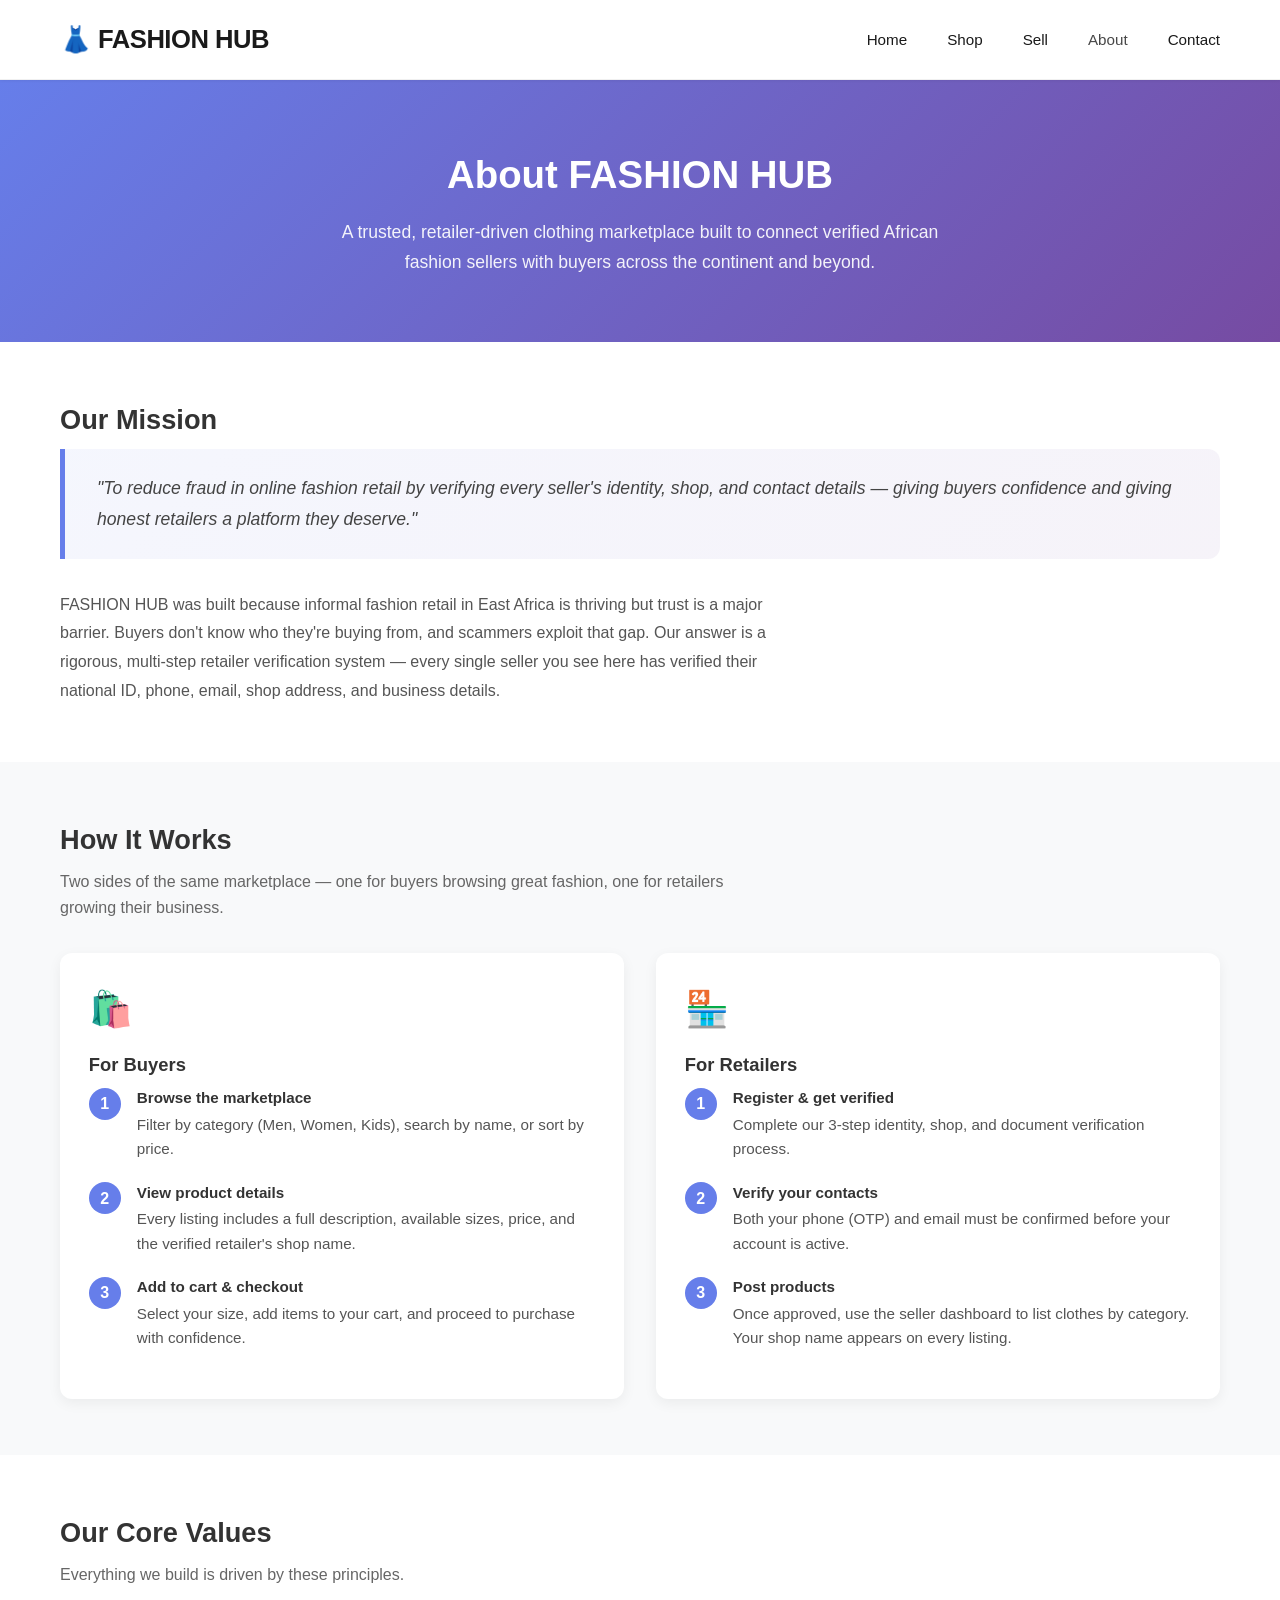
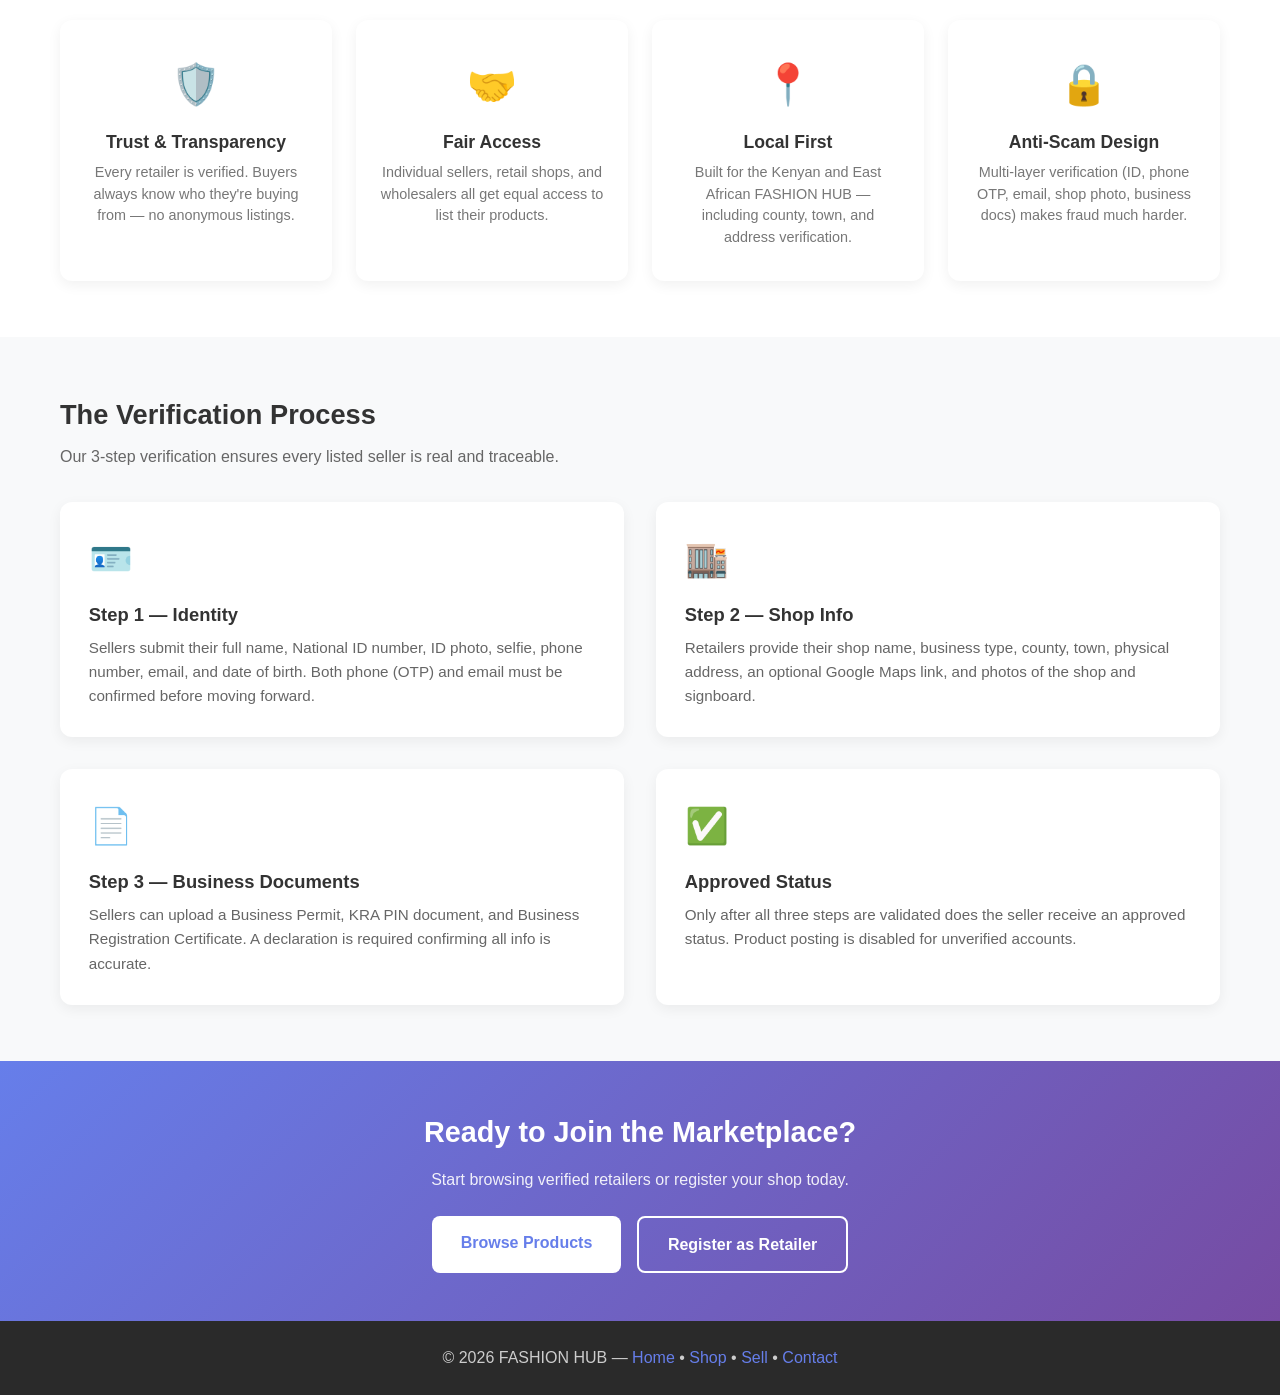
==== about.html @ 7e577a7a "Initial commit: 355Group_project" ====
<!DOCTYPE html>
<html lang="en">
<head>
    <meta charset="UTF-8">
    <meta name="viewport" content="width=device-width, initial-scale=1.0">
    <title>About Us - FASHION HUB</title>
    <link rel="stylesheet" href="style.css">
    <style>
        .about-hero {
            background: linear-gradient(135deg, #667eea 0%, #764ba2 100%);
            color: white;
            padding: 4rem 0;
            text-align: center;
        }

        .about-hero h2 {
            font-size: 2.4rem;
            margin-bottom: 0.75rem;
        }

        .about-hero p {
            max-width: 640px;
            margin: 0 auto;
            opacity: 0.92;
            font-size: 1.1rem;
            line-height: 1.7;
        }

        .about-section {
            padding: 3.5rem 0;
        }

        .about-section.alt-bg {
            background: #f8f9fa;
        }

        .about-section h3 {
            font-size: 1.7rem;
            color: #333;
            margin-bottom: 0.5rem;
        }

        .about-section .section-lead {
            color: #666;
            margin-bottom: 2rem;
            font-size: 1rem;
            max-width: 680px;
        }

        /* Two column layout for How It Works */
        .how-grid {
            display: grid;
            grid-template-columns: 1fr 1fr;
            gap: 2rem;
        }

        @media (max-width: 680px) {
            .how-grid {
                grid-template-columns: 1fr;
            }
        }

        .how-card {
            background: white;
            border-radius: 12px;
            padding: 1.8rem;
            box-shadow: 0 4px 14px rgba(0, 0, 0, 0.06);
        }

        .how-card .icon {
            font-size: 2.2rem;
            margin-bottom: 0.8rem;
        }

        .how-card h4 {
            font-size: 1.15rem;
            margin-bottom: 0.4rem;
            color: #333;
        }

        .how-card p {
            color: #666;
            font-size: 0.95rem;
            line-height: 1.6;
        }

        /* Steps list */
        .steps-list {
            list-style: none;
            padding: 0;
            counter-reset: steps;
        }

        .steps-list li {
            counter-increment: steps;
            display: flex;
            gap: 1rem;
            align-items: flex-start;
            margin-bottom: 1.2rem;
        }

        .steps-list li::before {
            content: counter(steps);
            background: #667eea;
            color: white;
            width: 2rem;
            height: 2rem;
            border-radius: 50%;
            display: flex;
            align-items: center;
            justify-content: center;
            font-weight: 700;
            flex-shrink: 0;
            margin-top: 0.1rem;
        }

        .steps-list li p {
            color: #555;
            margin: 0;
            line-height: 1.6;
        }

        .steps-list li strong {
            display: block;
            color: #333;
            margin-bottom: 0.15rem;
        }

        /* Values / stats row */
        .values-grid {
            display: grid;
            grid-template-columns: repeat(auto-fit, minmax(200px, 1fr));
            gap: 1.5rem;
        }

        .value-card {
            text-align: center;
            padding: 2rem 1.5rem;
            background: white;
            border-radius: 12px;
            box-shadow: 0 4px 14px rgba(0, 0, 0, 0.06);
        }

        .value-card .value-icon {
            font-size: 2.5rem;
            margin-bottom: 0.75rem;
        }

        .value-card h4 {
            font-size: 1.1rem;
            color: #333;
            margin-bottom: 0.4rem;
        }

        .value-card p {
            color: #777;
            font-size: 0.9rem;
            line-height: 1.5;
        }

        /* Mission statement */
        .mission-block {
            background: linear-gradient(135deg, #667eea11, #764ba211);
            border-left: 5px solid #667eea;
            border-radius: 0 12px 12px 0;
            padding: 1.5rem 2rem;
            margin-bottom: 2rem;
        }

        .mission-block p {
            font-size: 1.1rem;
            color: #444;
            line-height: 1.75;
            font-style: italic;
        }

        /* CTA section */
        .about-cta {
            background: linear-gradient(135deg, #667eea 0%, #764ba2 100%);
            color: white;
            padding: 3rem 0;
            text-align: center;
        }

        .about-cta h3 {
            font-size: 1.8rem;
            margin-bottom: 0.75rem;
        }

        .about-cta p {
            opacity: 0.9;
            margin-bottom: 1.5rem;
        }

        .about-cta-btns {
            display: flex;
            gap: 1rem;
            justify-content: center;
            flex-wrap: wrap;
        }

        .btn-cta-white {
            background: white;
            color: #667eea;
            padding: 0.85rem 1.8rem;
            border-radius: 8px;
            font-weight: 700;
            text-decoration: none;
            transition: opacity 0.2s;
        }

        .btn-cta-white:hover {
            opacity: 0.9;
        }

        .btn-cta-outline {
            background: transparent;
            color: white;
            border: 2px solid white;
            padding: 0.85rem 1.8rem;
            border-radius: 8px;
            font-weight: 700;
            text-decoration: none;
            transition: background 0.2s;
        }

        .btn-cta-outline:hover {
            background: rgba(255, 255, 255, 0.15);
        }

        footer {
            background: #2a2a2a;
            color: #ccc;
            text-align: center;
            padding: 1.5rem 0;
        }

        footer a {
            color: #667eea;
            text-decoration: none;
        }
    </style>
</head>
<body>

    <header>
        <div class="container">
            <div class="logo">
                <h1>👗 FASHION HUB</h1>
            </div>
            <nav>
                <ul>
                    <li><a href="home.html">Home</a></li>
                    <li><a href="index.html#products">Shop</a></li>
                    <li><a href="retailer_registration.html">Sell</a></li>
                    <li><a href="about.html" style="opacity:0.8;">About</a></li>
                    <li><a href="contact.html">Contact</a></li>
                </ul>
            </nav>
        </div>
    </header>

    <!-- Hero -->
    <section class="about-hero">
        <div class="container">
            <h2>About FASHION HUB</h2>
            <p>A trusted, retailer-driven clothing marketplace built to connect verified African fashion sellers with buyers across the continent and beyond.</p>
        </div>
    </section>

    <!-- Mission -->
    <section class="about-section">
        <div class="container">
            <h3>Our Mission</h3>
            <div class="mission-block">
                <p>"To reduce fraud in online fashion retail by verifying every seller's identity, shop, and contact details — giving buyers confidence and giving honest retailers a platform they deserve."</p>
            </div>
            <p style="color:#555; line-height:1.8; max-width:740px;">
                FASHION HUB was built because informal fashion retail in East Africa is thriving but trust is a major barrier. Buyers don't know who they're buying from, and scammers exploit that gap. Our answer is a rigorous, multi-step retailer verification system — every single seller you see here has verified their national ID, phone, email, shop address, and business details.
            </p>
        </div>
    </section>

    <!-- How it works -->
    <section class="about-section alt-bg">
        <div class="container">
            <h3>How It Works</h3>
            <p class="section-lead">Two sides of the same marketplace — one for buyers browsing great fashion, one for retailers growing their business.</p>

            <div class="how-grid">
                <!-- Buyers -->
                <div class="how-card">
                    <div class="icon">🛍️</div>
                    <h4>For Buyers</h4>
                    <ol class="steps-list">
                        <li>
                            <p><strong>Browse the marketplace</strong>
                            Filter by category (Men, Women, Kids), search by name, or sort by price.</p>
                        </li>
                        <li>
                            <p><strong>View product details</strong>
                            Every listing includes a full description, available sizes, price, and the verified retailer's shop name.</p>
                        </li>
                        <li>
                            <p><strong>Add to cart &amp; checkout</strong>
                            Select your size, add items to your cart, and proceed to purchase with confidence.</p>
                        </li>
                    </ol>
                </div>

                <!-- Retailers -->
                <div class="how-card">
                    <div class="icon">🏪</div>
                    <h4>For Retailers</h4>
                    <ol class="steps-list">
                        <li>
                            <p><strong>Register &amp; get verified</strong>
                            Complete our 3-step identity, shop, and document verification process.</p>
                        </li>
                        <li>
                            <p><strong>Verify your contacts</strong>
                            Both your phone (OTP) and email must be confirmed before your account is active.</p>
                        </li>
                        <li>
                            <p><strong>Post products</strong>
                            Once approved, use the seller dashboard to list clothes by category. Your shop name appears on every listing.</p>
                        </li>
                    </ol>
                </div>
            </div>
        </div>
    </section>

    <!-- Our values -->
    <section class="about-section">
        <div class="container">
            <h3>Our Core Values</h3>
            <p class="section-lead">Everything we build is driven by these principles.</p>

            <div class="values-grid">
                <div class="value-card">
                    <div class="value-icon">🛡️</div>
                    <h4>Trust &amp; Transparency</h4>
                    <p>Every retailer is verified. Buyers always know who they're buying from — no anonymous listings.</p>
                </div>
                <div class="value-card">
                    <div class="value-icon">🤝</div>
                    <h4>Fair Access</h4>
                    <p>Individual sellers, retail shops, and wholesalers all get equal access to list their products.</p>
                </div>
                <div class="value-card">
                    <div class="value-icon">📍</div>
                    <h4>Local First</h4>
                    <p>Built for the Kenyan and East African FASHION HUB — including county, town, and address verification.</p>
                </div>
                <div class="value-card">
                    <div class="value-icon">🔒</div>
                    <h4>Anti-Scam Design</h4>
                    <p>Multi-layer verification (ID, phone OTP, email, shop photo, business docs) makes fraud much harder.</p>
                </div>
            </div>
        </div>
    </section>

    <!-- Verification explained -->
    <section class="about-section alt-bg">
        <div class="container">
            <h3>The Verification Process</h3>
            <p class="section-lead">Our 3-step verification ensures every listed seller is real and traceable.</p>

            <div class="how-grid">
                <div class="how-card">
                    <div class="icon">🪪</div>
                    <h4>Step 1 — Identity</h4>
                    <p>Sellers submit their full name, National ID number, ID photo, selfie, phone number, email, and date of birth. Both phone (OTP) and email must be confirmed before moving forward.</p>
                </div>
                <div class="how-card">
                    <div class="icon">🏬</div>
                    <h4>Step 2 — Shop Info</h4>
                    <p>Retailers provide their shop name, business type, county, town, physical address, an optional Google Maps link, and photos of the shop and signboard.</p>
                </div>
                <div class="how-card">
                    <div class="icon">📄</div>
                    <h4>Step 3 — Business Documents</h4>
                    <p>Sellers can upload a Business Permit, KRA PIN document, and Business Registration Certificate. A declaration is required confirming all info is accurate.</p>
                </div>
                <div class="how-card">
                    <div class="icon">✅</div>
                    <h4>Approved Status</h4>
                    <p>Only after all three steps are validated does the seller receive an approved status. Product posting is disabled for unverified accounts.</p>
                </div>
            </div>
        </div>
    </section>

    <!-- CTA -->
    <section class="about-cta">
        <div class="container">
            <h3>Ready to Join the Marketplace?</h3>
            <p>Start browsing verified retailers or register your shop today.</p>
            <div class="about-cta-btns">
                <a href="index.html#products" class="btn-cta-white">Browse Products</a>
                <a href="retailer_registration.html" class="btn-cta-outline">Register as Retailer</a>
            </div>
        </div>
    </section>

    <footer>
        <div class="container">
            <p>&copy; 2026 FASHION HUB &mdash;
                <a href="home.html">Home</a> &bull;
                <a href="index.html#products">Shop</a> &bull;
                <a href="retailer_registration.html">Sell</a> &bull;
                <a href="contact.html">Contact</a>
            </p>
        </div>
    </footer>

</body>
</html>
---- style.css ----
/* Reset and Base Styles */
* {
    margin: 0;
    padding: 0;
    box-sizing: border-box;
}

body {
    font-family: -apple-system, BlinkMacSystemFont, 'Segoe UI', 'Helvetica Neue', sans-serif;
    line-height: 1.6;
    color: #1a1a1a;
    background-color: #ffffff;
}

.container {
    max-width: 1200px;
    margin: 0 auto;
    padding: 0 20px;
}

/* Header */
header {
    background: #ffffff;
    color: #1a1a1a;
    padding: 1.2rem 0;
    box-shadow: 0 1px 3px rgba(0,0,0,0.06);
    position: sticky;
    top: 0;
    z-index: 1000;
    border-bottom: 1px solid #f0f0f0;
}

header .container {
    display: flex;
    justify-content: space-between;
    align-items: center;
}

.logo h1 {
    font-size: 1.6rem;
    font-weight: 700;
    color: #1a1a1a;
    letter-spacing: -0.5px;
}

nav ul {
    display: flex;
    list-style: none;
    gap: 2.5rem;
}

nav a {
    color: #1a1a1a;
    text-decoration: none;
    font-weight: 500;
    transition: color 0.2s;
    font-size: 0.95rem;
}

nav a:hover {
    color: #10b981;
}

.cart-btn {
    background: #f0f0f0;
    padding: 0.6rem 1.2rem;
    border-radius: 24px;
    color: #1a1a1a;
    transition: background 0.2s;
}

.cart-btn:hover {
    background: #e5e5e5;
}

/* Hero Section */
.hero {
    background: linear-gradient(135deg, #10b981 0%, #059669 100%);
    color: white;
    padding: 5rem 0;
    text-align: center;
}

.hero h2 {
    font-size: 3rem;
    margin-bottom: 1rem;
    font-weight: 700;
}

.hero p {
    font-size: 1.2rem;
    opacity: 0.95;
}

/* Client Access */
.client-access {
    padding: 2.5rem 0 1rem;
    background: #f8fafc;
}

.client-access-card {
    background: #ffffff;
    border: 1px solid #e2e8f0;
    border-radius: 16px;
    padding: 1.5rem;
    box-shadow: 0 6px 20px rgba(15, 23, 42, 0.06);
}

.client-access-header h2 {
    margin-bottom: 0.35rem;
    color: #0f172a;
}

.client-access-header p {
    color: #475569;
    margin-bottom: 1rem;
}

.auth-tabs {
    display: inline-flex;
    gap: 0.5rem;
    background: #f1f5f9;
    padding: 0.4rem;
    border-radius: 999px;
    margin-bottom: 1rem;
}

.auth-tab {
    border: none;
    background: transparent;
    color: #334155;
    font-weight: 600;
    padding: 0.5rem 1rem;
    border-radius: 999px;
    cursor: pointer;
}

.auth-tab.active {
    background: #10b981;
    color: #ffffff;
}

.client-auth-form {
    margin-top: 0.75rem;
}

.auth-session-panel h3 {
    color: #0f172a;
    margin-bottom: 0.4rem;
}

.auth-session-panel p {
    color: #475569;
    margin-bottom: 1rem;
}

.auth-session-actions {
    display: grid;
    grid-template-columns: repeat(3, minmax(0, 1fr));
    gap: 0.75rem;
}

.content-lock-message {
    padding: 1rem 0;
}

.content-lock-message p {
    background: #fff7e6;
    border: 1px solid #ffcf66;
    color: #7a5000;
    border-radius: 10px;
    padding: 0.85rem 1rem;
    font-weight: 600;
    text-align: center;
}

.section-locked {
    opacity: 0.45;
    pointer-events: none;
    filter: grayscale(0.2);
}

/* Filters */
.filters {
    background: white;
    padding: 2rem 0;
    box-shadow: 0 2px 4px rgba(0,0,0,0.05);
}

.filter-group {
    display: flex;
    gap: 1rem;
    flex-wrap: wrap;
}

#search-input {
    flex: 1;
    min-width: 250px;
    padding: 0.8rem;
    border: 2px solid #e0e0e0;
    border-radius: 8px;
    font-size: 1rem;
}

select {
    padding: 0.8rem;
    border: 2px solid #e0e0e0;
    border-radius: 8px;
    font-size: 1rem;
    background: white;
    cursor: pointer;
}

/* Products Section */
.products-section {
    padding: 3rem 0;
}

.products-section h2 {
    margin-bottom: 2rem;
    font-size: 2rem;
    color: #333;
}

.products-header-row {
    display: flex;
    align-items: center;
    justify-content: space-between;
    gap: 1rem;
    margin-bottom: 2rem;
}

.products-header-row h2 {
    margin-bottom: 0;
}

.add-post-trigger {
    border: none;
    border-radius: 999px;
    padding: 0.6rem 1.1rem;
    background: #111827;
    color: #ffffff;
    font-weight: 700;
    font-size: 0.9rem;
    letter-spacing: 0.03em;
    cursor: pointer;
}

.add-post-trigger:hover {
    opacity: 0.9;
}

.products-grid {
    display: grid;
    grid-template-columns: repeat(auto-fill, minmax(280px, 1fr));
    gap: 2rem;
}

.product-card {
    background: white;
    border-radius: 8px;
    overflow: hidden;
    box-shadow: 0 1px 3px rgba(0,0,0,0.08);
    transition: transform 0.3s, box-shadow 0.3s;
    cursor: pointer;
    border: 1px solid #f0f0f0;
}

.product-card:hover {
    transform: translateY(-4px);
    box-shadow: 0 4px 12px rgba(0,0,0,0.12);
}

.product-image {
    width: 100%;
    height: 300px;
    object-fit: cover;
    background: #f0f0f0;
}

.product-info {
    padding: 1.5rem;
}

.product-header {
    display: flex;
    justify-content: space-between;
    align-items: start;
    margin-bottom: 0.5rem;
}

.product-name {
    font-size: 1.2rem;
    font-weight: 600;
    color: #1a1a1a;
    margin: 0;
}

.product-price {
    font-size: 1.3rem;
    font-weight: 700;
    color: #10b981;
}

.retailer-name {
    color: #666;
    font-size: 0.9rem;
    margin-bottom: 0.5rem;
    display: block;
}

.product-category {
    display: inline-block;
    background: #d1fae5;
    color: #065f46;
    padding: 0.3rem 0.8rem;
    border-radius: 15px;
    font-size: 0.85rem;
    margin-bottom: 0.5rem;
}

.product-description {
    color: #666;
    font-size: 0.95rem;
    margin: 0.5rem 0;
    line-height: 1.5;
}

.product-sizes {
    color: #888;
    font-size: 0.85rem;
    margin-bottom: 1rem;
}

.btn-add-cart {
    width: 100%;
    padding: 0.8rem;
    background: linear-gradient(135deg, #10b981 0%, #059669 100%);
    color: white;
    border: none;
    border-radius: 6px;
    font-size: 1rem;
    font-weight: 600;
    cursor: pointer;
    transition: opacity 0.2s;
}

.btn-add-cart:hover {
    opacity: 0.9;
}

/* Retailer Section */
.retailer-section {
    background: white;
    padding: 3rem 0;
    margin: 2rem 0;
}

.retailer-section h2 {
    margin-bottom: 2rem;
    font-size: 2rem;
    color: #333;
    text-align: center;
}

.retailer-header-row {
    display: flex;
    align-items: center;
    justify-content: space-between;
    gap: 0.75rem;
    margin-bottom: 1rem;
}

.retailer-header-row h2 {
    margin-bottom: 0;
    text-align: left;
}

.close-dashboard-btn {
    border: 1px solid #d1d5db;
    background: #ffffff;
    color: #374151;
    border-radius: 8px;
    padding: 0.55rem 0.85rem;
    font-weight: 600;
    cursor: pointer;
}

.close-dashboard-btn:hover {
    border-color: #9ca3af;
}

.retailer-form-container {
    max-width: 800px;
    margin: 0 auto;
    background: #f8f9fa;
    padding: 2rem;
    border-radius: 12px;
    box-shadow: 0 4px 6px rgba(0,0,0,0.1);
}

.verification-banner {
    display: flex;
    justify-content: space-between;
    align-items: center;
    gap: 1rem;
    padding: 1rem;
    border-radius: 10px;
    margin-bottom: 1.5rem;
    border: 2px solid transparent;
}

.verification-banner h3 {
    margin-bottom: 0.25rem;
}

.verification-banner p {
    margin: 0;
}

.verification-banner.not-verified {
    background: #fff7e6;
    border-color: #ffcf66;
}

.verification-banner.verified {
    background: #e9f9ef;
    border-color: #4caf50;
}

#product-form-fieldset {
    border: none;
    padding: 0;
    margin: 0;
}

#product-form-fieldset:disabled {
    opacity: 0.55;
    pointer-events: none;
}

.form-row {
    display: grid;
    grid-template-columns: 1fr 1fr;
    gap: 1rem;
}

.form-group {
    margin-bottom: 1.5rem;
}

.form-group label {
    display: block;
    margin-bottom: 0.5rem;
    font-weight: 600;
    color: #333;
}

.form-group input,
.form-group select,
.form-group textarea {
    width: 100%;
    padding: 0.8rem;
    border: 2px solid #e0e0e0;
    border-radius: 8px;
    font-size: 1rem;
    font-family: inherit;
    transition: border-color 0.3s;
}

.form-group input:focus,
.form-group select:focus,
.form-group textarea:focus {
    outline: none;
    border-color: #10b981;
}

.btn-primary {
    width: 100%;
    padding: 1rem;
    background: linear-gradient(135deg, #10b981 0%, #059669 100%);
    color: white;
    border: none;
    border-radius: 6px;
    font-size: 1.1rem;
    font-weight: 600;
    cursor: pointer;
    transition: opacity 0.2s;
}

.btn-primary:hover {
    opacity: 0.9;
}

.btn-secondary {
    width: 100%;
    padding: 1rem;
    background: #6c757d;
    color: white;
    border: none;
    border-radius: 8px;
    font-size: 1.1rem;
    font-weight: 600;
    cursor: pointer;
    transition: opacity 0.3s;
    margin-top: 0.5rem;
}

.btn-secondary:hover {
    opacity: 0.9;
}

/* Modal */
.modal {
    display: none;
    position: fixed;
    z-index: 2000;
    left: 0;
    top: 0;
    width: 100%;
    height: 100%;
    background-color: rgba(0,0,0,0.5);
}

.modal-content {
    background-color: white;
    margin: 5% auto;
    padding: 0;
    border-radius: 12px;
    width: 90%;
    max-width: 600px;
    max-height: 80vh;
    display: flex;
    flex-direction: column;
}

.registration-modal-content {
    max-width: 900px;
    max-height: 90vh;
}

.registration-close {
    color: #aaa;
    font-size: 2rem;
    font-weight: bold;
    cursor: pointer;
    transition: color 0.3s;
}

.registration-close:hover {
    color: #000;
}

.registration-progress {
    display: flex;
    gap: 0.5rem;
    padding: 1rem 1.5rem;
    border-bottom: 1px solid #ececec;
    flex-wrap: wrap;
}

.step-indicator {
    padding: 0.45rem 0.8rem;
    border-radius: 999px;
    background: #eceff1;
    color: #455a64;
    font-weight: 600;
    font-size: 0.9rem;
}

.step-indicator.active {
    background: #10b981;
    color: #fff;
}

.registration-form {
    padding: 1.5rem;
    overflow-y: auto;
}

.registration-step {
    display: none;
}

.registration-step.active {
    display: block;
}

.step-subtitle {
    color: #666;
    margin-bottom: 1rem;
}

.verification-block {
    background: #f8f9ff;
    border: 1px solid #dce1ff;
    border-radius: 8px;
    padding: 1rem;
    margin-top: 1rem;
}

.verification-row {
    display: grid;
    grid-template-columns: 1fr 1fr 1fr;
    gap: 0.75rem;
    margin-top: 0.75rem;
}

.verification-status-text {
    font-size: 0.9rem;
    color: #444;
    margin-top: 0.5rem;
}

.btn-ghost {
    padding: 0.7rem;
    border: 1px solid #10b981;
    border-radius: 8px;
    background: white;
    color: #10b981;
    font-weight: 600;
    cursor: pointer;
}

.btn-ghost:hover {
    background: #f0f3ff;
}

.checkbox-group input {
    width: auto;
    margin-right: 0.5rem;
}

.registration-actions {
    display: flex;
    gap: 0.75rem;
    margin-top: 1.25rem;
}

.registration-actions .btn-primary,
.registration-actions .btn-secondary {
    margin-top: 0;
}

.modal-header {
    display: flex;
    justify-content: space-between;
    align-items: center;
    padding: 1.5rem;
    border-bottom: 2px solid #f0f0f0;
}

.modal-header h2 {
    margin: 0;
}

.close {
    color: #aaa;
    font-size: 2rem;
    font-weight: bold;
    cursor: pointer;
    transition: color 0.3s;
}

.close:hover {
    color: #000;
}

.cart-items {
    flex: 1;
    overflow-y: auto;
    padding: 1.5rem;
}

.cart-item {
    display: flex;
    gap: 1rem;
    padding: 1rem;
    background: #f8f9fa;
    border-radius: 8px;
    margin-bottom: 1rem;
}

.cart-item-image {
    width: 80px;
    height: 80px;
    object-fit: cover;
    border-radius: 8px;
}

.cart-item-info {
    flex: 1;
}

.cart-item-name {
    font-weight: 600;
    margin-bottom: 0.3rem;
}

.cart-item-retailer {
    color: #666;
    font-size: 0.9rem;
    margin-bottom: 0.3rem;
}

.cart-item-price {
    color: #10b981;
    font-weight: 700;
}

.cart-item-remove {
    background: #dc3545;
    color: white;
    border: none;
    padding: 0.5rem 1rem;
    border-radius: 6px;
    cursor: pointer;
    font-size: 0.9rem;
    transition: opacity 0.3s;
}

.cart-item-remove:hover {
    opacity: 0.9;
}

.cart-footer {
    padding: 1.5rem;
    border-top: 2px solid #f0f0f0;
}

.cart-total {
    margin-bottom: 1rem;
}

.cart-total h3 {
    font-size: 1.5rem;
    color: #333;
}

.empty-cart {
    text-align: center;
    padding: 2rem;
    color: #666;
}

/* Responsive Design */
@media (max-width: 768px) {
    header .container {
        flex-direction: column;
        gap: 1rem;
    }

    nav ul {
        gap: 1rem;
    }

    .hero h2 {
        font-size: 1.8rem;
    }

    .filter-group {
        flex-direction: column;
    }

    #search-input,
    select {
        width: 100%;
    }

    .form-row {
        grid-template-columns: 1fr;
    }

    .products-grid {
        grid-template-columns: 1fr;
    }

    .products-header-row {
        flex-direction: column;
        align-items: flex-start;
    }

    .retailer-header-row {
        flex-direction: column;
        align-items: flex-start;
    }

    .verification-banner {
        flex-direction: column;
        align-items: flex-start;
    }

    .verification-row {
        grid-template-columns: 1fr;
    }

    .registration-actions {
        flex-direction: column;
    }

    .auth-session-actions {
        grid-template-columns: 1fr;
    }
}

/* Success Message */
.success-message {
    position: fixed;
    top: 100px;
    right: 20px;
    background: #28a745;
    color: white;
    padding: 1rem 1.5rem;
    border-radius: 8px;
    box-shadow: 0 4px 6px rgba(0,0,0,0.2);
    z-index: 3000;
    animation: slideIn 0.3s ease-out;
}

@keyframes slideIn {
    from {
        transform: translateX(400px);
        opacity: 0;
    }
    to {
        transform: translateX(0);
        opacity: 1;
    }
}
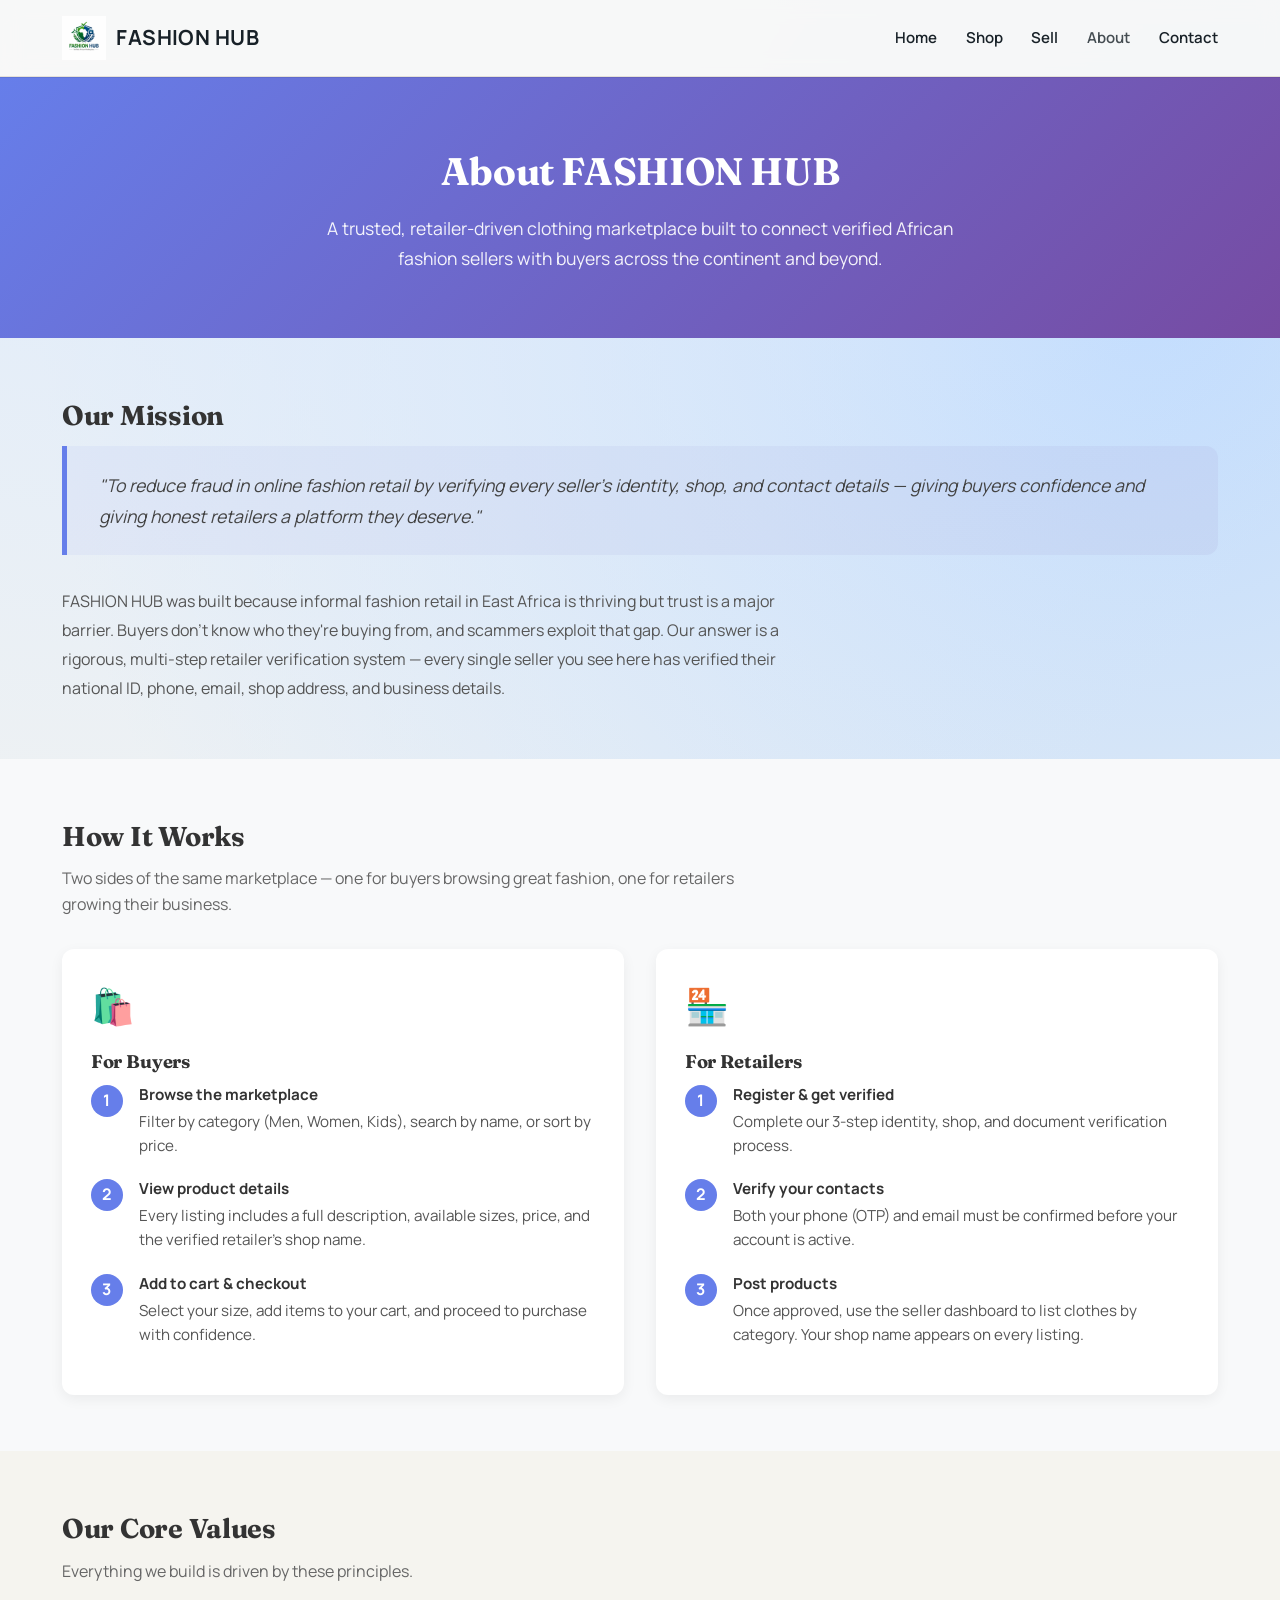
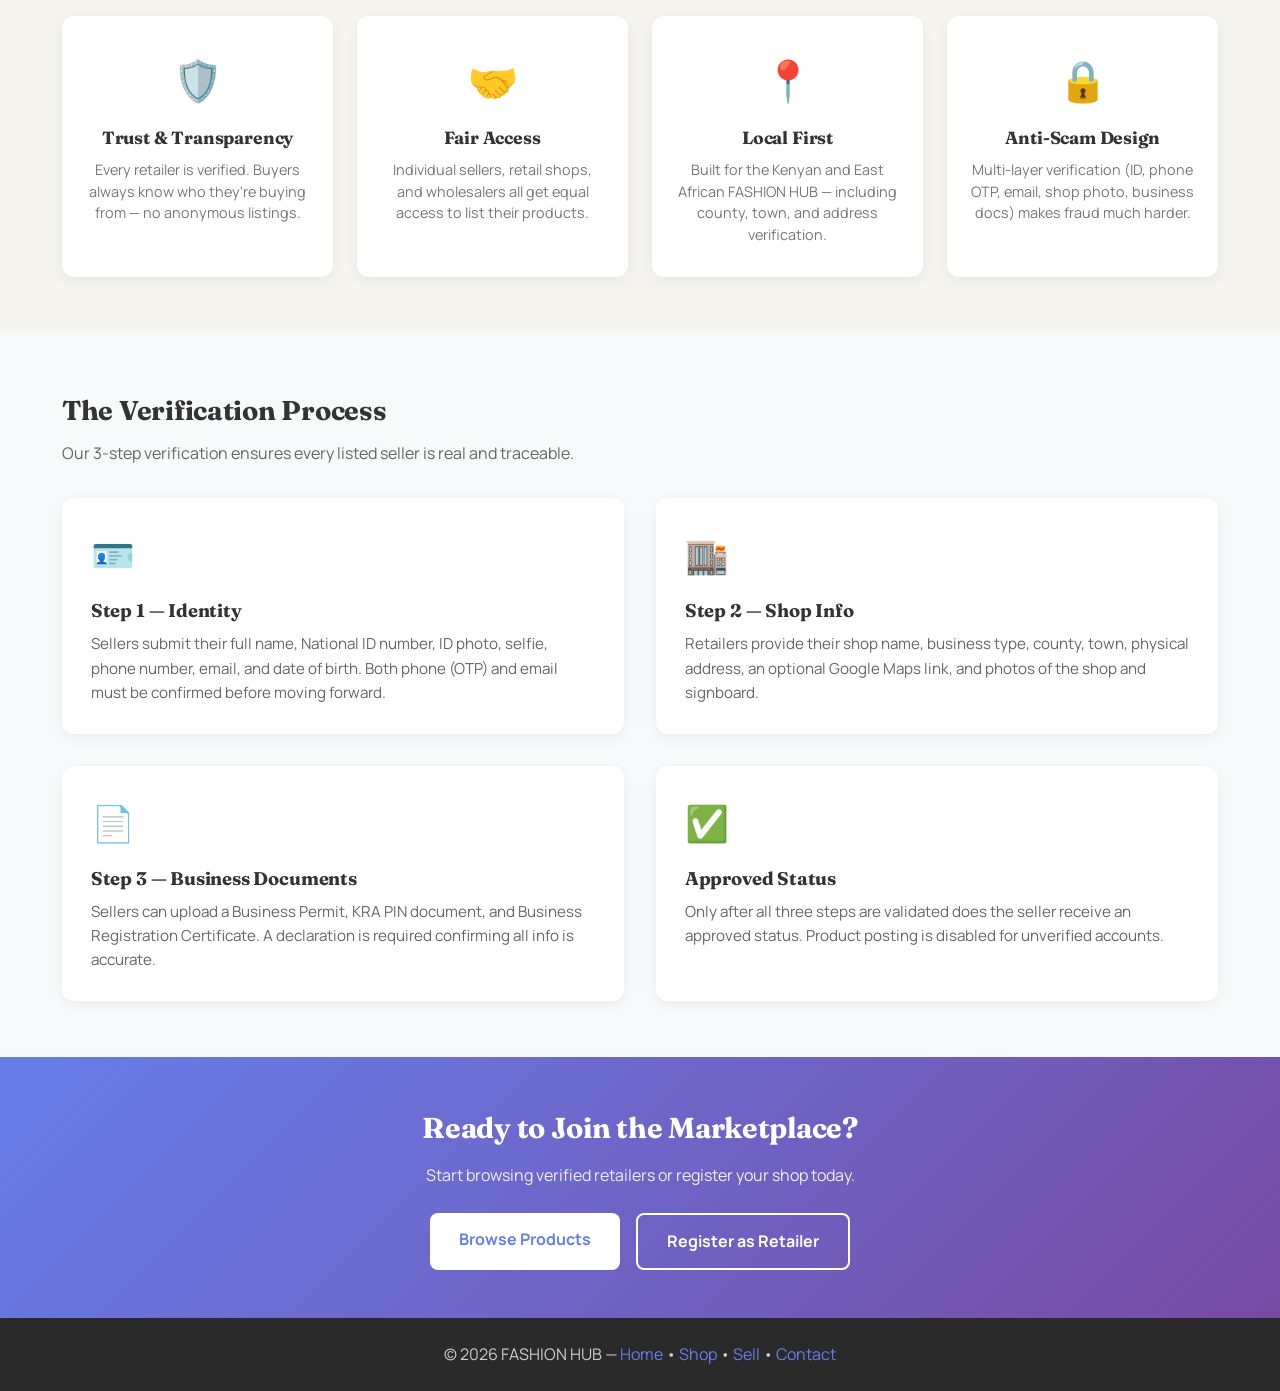
==== commit 19f6b479: "somehow comlete" ====
--- a/about.html
+++ b/about.html
@@ -3,8 +3,23 @@
 <head>
     <meta charset="UTF-8">
     <meta name="viewport" content="width=device-width, initial-scale=1.0">
-    <title>About Us - FASHION HUB</title>
+    <title>About FashionHub - Trusted African Fashion Marketplace</title>
+    <meta name="description" content="Learn about FashionHub's mission to connect clients with trusted African clothing retailers through secure and transparent online shopping.">
+    <meta name="robots" content="index, follow">
+    <meta name="author" content="FashionHub">
+    <link rel="canonical" href="https://fashionhub.example.com/about.html">
+    <meta property="og:type" content="article">
+    <meta property="og:title" content="About FashionHub">
+    <meta property="og:description" content="Our mission and values for trusted fashion commerce.">
+    <meta property="og:url" content="https://fashionhub.example.com/about.html">
+    <meta property="og:site_name" content="FashionHub">
+    <meta property="og:image" content="https://fashionhub.example.com/uploads/retailers/default-og.jpg">
+    <meta name="twitter:card" content="summary_large_image">
+    <meta name="twitter:title" content="About FashionHub">
+    <meta name="twitter:description" content="Our mission and values for trusted fashion commerce.">
+    <meta name="twitter:image" content="https://fashionhub.example.com/uploads/retailers/default-og.jpg">
     <link rel="stylesheet" href="style.css">
+    <link rel="icon" type="image/png" href="image/fashionhublogo.png">
     <style>
         .about-hero {
             background: linear-gradient(135deg, #667eea 0%, #764ba2 100%);
@@ -246,7 +261,10 @@
     <header>
         <div class="container">
             <div class="logo">
-                <h1>👗 FASHION HUB</h1>
+                <a href="index.html" class="logo-link">
+                    <img src="image/fashionhublogo.png" alt="FashionHub Logo" class="logo-img">
+                    <span class="logo-text">FASHION HUB</span>
+                </a>
             </div>
             <nav>
                 <ul>
--- a/style.css
+++ b/style.css
@@ -1,143 +1,232 @@
-/* Reset and Base Styles */
+@import url('https://fonts.googleapis.com/css2?family=Fraunces:opsz,wght@9..144,600;9..144,700&family=Manrope:wght@400;500;600;700;800&display=swap');
+
+:root {
+    --bg-base: #f5f4ef;
+    --bg-soft: #fbfaf7;
+    --bg-card: #ffffff;
+    --bg-dark: #0f1a20;
+    --text-main: #182128;
+    --text-muted: #5b6770;
+    --line-soft: #e6e2d8;
+    --line-strong: #d7d0c2;
+    --brand: #2563eb;
+    --brand-strong: #1d4ed8;
+    --brand-soft: #dbeafe;
+    --accent: #3b82f6;
+    --accent-soft: #dbeafe;
+    --danger: #b1262d;
+    --danger-soft: #ffe5e8;
+    --success: #1f8a47;
+    --success-soft: #dff6e7;
+    --radius-sm: 10px;
+    --radius-md: 16px;
+    --radius-lg: 24px;
+    --shadow-sm: 0 6px 16px rgba(20, 33, 41, 0.07);
+    --shadow-md: 0 14px 34px rgba(20, 33, 41, 0.11);
+    --shadow-lg: 0 22px 55px rgba(20, 33, 41, 0.14);
+}
+
 * {
     margin: 0;
     padding: 0;
     box-sizing: border-box;
 }
 
+html {
+    scroll-behavior: smooth;
+}
+
 body {
-    font-family: -apple-system, BlinkMacSystemFont, 'Segoe UI', 'Helvetica Neue', sans-serif;
+    font-family: 'Manrope', 'Segoe UI', Tahoma, sans-serif;
     line-height: 1.6;
-    color: #1a1a1a;
-    background-color: #ffffff;
+    color: var(--text-main);
+    background:
+        radial-gradient(circle at 10% -5%, #dbeafe 0%, rgba(219, 234, 254, 0) 40%),
+        radial-gradient(circle at 90% 10%, #bfdbfe 0%, rgba(191, 219, 254, 0) 38%),
+        var(--bg-base);
 }
 
 .container {
     max-width: 1200px;
     margin: 0 auto;
-    padding: 0 20px;
+    padding: 0 22px;
+}
+
+h1,
+h2,
+h3,
+h4 {
+    font-family: 'Fraunces', Georgia, serif;
+    letter-spacing: -0.01em;
+}
+
+a,
+button,
+input,
+select,
+textarea {
+    font-family: inherit;
 }
 
 /* Header */
 header {
-    background: #ffffff;
-    color: #1a1a1a;
-    padding: 1.2rem 0;
-    box-shadow: 0 1px 3px rgba(0,0,0,0.06);
+    background: rgba(251, 250, 247, 0.88);
+    color: var(--text-main);
+    padding: 1rem 0;
+    box-shadow: 0 1px 0 rgba(15, 26, 32, 0.08);
     position: sticky;
     top: 0;
     z-index: 1000;
-    border-bottom: 1px solid #f0f0f0;
+    backdrop-filter: blur(10px);
+    border-bottom: 1px solid rgba(215, 208, 194, 0.55);
 }
 
 header .container {
     display: flex;
     justify-content: space-between;
     align-items: center;
-}
-
-.logo h1 {
-    font-size: 1.6rem;
-    font-weight: 700;
-    color: #1a1a1a;
-    letter-spacing: -0.5px;
+    gap: 1.5rem;
+}
+
+.logo {
+    display: flex;
+    align-items: center;
+}
+
+.logo-link {
+    display: flex;
+    align-items: center;
+    gap: 0.65rem;
+    text-decoration: none;
+    color: var(--text-main);
+    transition: opacity 0.25s ease;
+}
+
+.logo-link:hover {
+    opacity: 0.8;
+}
+
+.logo-img {
+    width: 44px;
+    height: 44px;
+    display: block;
+}
+
+.logo-text {
+    font-size: 1.3rem;
+    font-weight: 700;
+    letter-spacing: 0.02em;
+    color: var(--text-main);
 }
 
 nav ul {
     display: flex;
     list-style: none;
-    gap: 2.5rem;
+    gap: 1.8rem;
+    flex-wrap: wrap;
+    align-items: center;
 }
 
 nav a {
-    color: #1a1a1a;
+    color: var(--text-main);
     text-decoration: none;
-    font-weight: 500;
-    transition: color 0.2s;
-    font-size: 0.95rem;
+    font-weight: 600;
+    transition: color 0.25s ease, opacity 0.25s ease;
+    font-size: 0.94rem;
 }
 
 nav a:hover {
-    color: #10b981;
+    color: var(--brand);
 }
 
 .cart-btn {
-    background: #f0f0f0;
-    padding: 0.6rem 1.2rem;
-    border-radius: 24px;
-    color: #1a1a1a;
-    transition: background 0.2s;
+    background: var(--bg-card);
+    border: 1px solid var(--line-strong);
+    padding: 0.55rem 1rem;
+    border-radius: 999px;
+    color: var(--text-main);
+    transition: background 0.25s ease, border-color 0.25s ease, transform 0.2s ease;
 }
 
 .cart-btn:hover {
-    background: #e5e5e5;
+    background: #fff;
+    border-color: #cfc6b6;
+    transform: translateY(-1px);
 }
 
 /* Hero Section */
 .hero {
-    background: linear-gradient(135deg, #10b981 0%, #059669 100%);
-    color: white;
-    padding: 5rem 0;
+    background:
+        linear-gradient(130deg, rgba(15, 118, 110, 0.92) 0%, rgba(11, 90, 83, 0.92) 64%),
+        linear-gradient(40deg, #315f79 0%, #0f766e 100%);
+    color: #fff;
+    padding: 5.4rem 0;
     text-align: center;
+    border-bottom-left-radius: 26px;
+    border-bottom-right-radius: 26px;
+    box-shadow: var(--shadow-md);
 }
 
 .hero h2 {
-    font-size: 3rem;
-    margin-bottom: 1rem;
+    font-size: clamp(2rem, 5vw, 3.2rem);
+    margin-bottom: 0.95rem;
     font-weight: 700;
 }
 
 .hero p {
-    font-size: 1.2rem;
-    opacity: 0.95;
+    font-size: 1.08rem;
+    opacity: 0.96;
+    max-width: 760px;
+    margin: 0 auto;
 }
 
 /* Client Access */
 .client-access {
     padding: 2.5rem 0 1rem;
-    background: #f8fafc;
+    background: transparent;
 }
 
 .client-access-card {
-    background: #ffffff;
-    border: 1px solid #e2e8f0;
-    border-radius: 16px;
-    padding: 1.5rem;
-    box-shadow: 0 6px 20px rgba(15, 23, 42, 0.06);
+    background: var(--bg-card);
+    border: 1px solid var(--line-soft);
+    border-radius: var(--radius-lg);
+    padding: 1.7rem;
+    box-shadow: var(--shadow-sm);
 }
 
 .client-access-header h2 {
-    margin-bottom: 0.35rem;
-    color: #0f172a;
+    margin-bottom: 0.3rem;
+    color: var(--text-main);
 }
 
 .client-access-header p {
-    color: #475569;
+    color: var(--text-muted);
     margin-bottom: 1rem;
 }
 
 .auth-tabs {
     display: inline-flex;
-    gap: 0.5rem;
-    background: #f1f5f9;
-    padding: 0.4rem;
+    gap: 0.45rem;
+    background: #eef2ef;
+    padding: 0.35rem;
     border-radius: 999px;
     margin-bottom: 1rem;
+    border: 1px solid #d6dfdb;
 }
 
 .auth-tab {
     border: none;
     background: transparent;
-    color: #334155;
-    font-weight: 600;
-    padding: 0.5rem 1rem;
+    color: #304048;
+    font-weight: 700;
+    padding: 0.48rem 1rem;
     border-radius: 999px;
     cursor: pointer;
 }
 
 .auth-tab.active {
-    background: #10b981;
-    color: #ffffff;
+    background: var(--brand);
+    color: #fff;
 }
 
 .client-auth-form {
@@ -145,12 +234,12 @@
 }
 
 .auth-session-panel h3 {
-    color: #0f172a;
+    color: var(--text-main);
     margin-bottom: 0.4rem;
 }
 
 .auth-session-panel p {
-    color: #475569;
+    color: var(--text-muted);
     margin-bottom: 1rem;
 }
 
@@ -165,26 +254,27 @@
 }
 
 .content-lock-message p {
-    background: #fff7e6;
-    border: 1px solid #ffcf66;
-    color: #7a5000;
-    border-radius: 10px;
+    background: #fff4dc;
+    border: 1px solid #f7c86d;
+    color: #80500d;
+    border-radius: var(--radius-sm);
     padding: 0.85rem 1rem;
-    font-weight: 600;
+    font-weight: 700;
     text-align: center;
 }
 
 .section-locked {
-    opacity: 0.45;
+    opacity: 0.47;
     pointer-events: none;
     filter: grayscale(0.2);
 }
 
 /* Filters */
 .filters {
-    background: white;
+    background: var(--bg-soft);
     padding: 2rem 0;
-    box-shadow: 0 2px 4px rgba(0,0,0,0.05);
+    border-top: 1px solid var(--line-soft);
+    border-bottom: 1px solid var(--line-soft);
 }
 
 .filter-group {
@@ -196,19 +286,32 @@
 #search-input {
     flex: 1;
     min-width: 250px;
-    padding: 0.8rem;
-    border: 2px solid #e0e0e0;
-    border-radius: 8px;
+    padding: 0.82rem;
+    border: 1px solid var(--line-strong);
+    border-radius: var(--radius-sm);
     font-size: 1rem;
+    background: #fff;
 }
 
 select {
-    padding: 0.8rem;
-    border: 2px solid #e0e0e0;
-    border-radius: 8px;
+    padding: 0.82rem;
+    border: 1px solid var(--line-strong);
+    border-radius: var(--radius-sm);
     font-size: 1rem;
-    background: white;
-    cursor: pointer;
+    background: #fff;
+    cursor: pointer;
+}
+
+#search-input:focus,
+select:focus,
+.form-group input:focus,
+.form-group select:focus,
+.form-group textarea:focus,
+.otp-row input:focus,
+textarea:focus {
+    outline: 2px solid rgba(15, 118, 110, 0.15);
+    outline-offset: 1px;
+    border-color: var(--brand);
 }
 
 /* Products Section */
@@ -219,7 +322,7 @@
 .products-section h2 {
     margin-bottom: 2rem;
     font-size: 2rem;
-    color: #333;
+    color: var(--text-main);
 }
 
 .products-header-row {
@@ -237,129 +340,184 @@
 .add-post-trigger {
     border: none;
     border-radius: 999px;
-    padding: 0.6rem 1.1rem;
-    background: #111827;
-    color: #ffffff;
-    font-weight: 700;
-    font-size: 0.9rem;
-    letter-spacing: 0.03em;
-    cursor: pointer;
+    padding: 0.58rem 1.1rem;
+    background: var(--accent);
+    color: #fff;
+    font-weight: 800;
+    font-size: 0.88rem;
+    letter-spacing: 0.04em;
+    cursor: pointer;
+    transition: transform 0.2s ease, filter 0.2s ease;
 }
 
 .add-post-trigger:hover {
-    opacity: 0.9;
+    transform: translateY(-1px);
+    filter: brightness(1.03);
 }
 
 .products-grid {
     display: grid;
     grid-template-columns: repeat(auto-fill, minmax(280px, 1fr));
-    gap: 2rem;
+    gap: 1.45rem;
 }
 
 .product-card {
-    background: white;
-    border-radius: 8px;
+    background: var(--bg-card);
+    border-radius: var(--radius-md);
     overflow: hidden;
-    box-shadow: 0 1px 3px rgba(0,0,0,0.08);
-    transition: transform 0.3s, box-shadow 0.3s;
-    cursor: pointer;
-    border: 1px solid #f0f0f0;
+    box-shadow: var(--shadow-sm);
+    transition: transform 0.3s ease, box-shadow 0.3s ease;
+    cursor: pointer;
+    border: 1px solid var(--line-soft);
 }
 
 .product-card:hover {
-    transform: translateY(-4px);
-    box-shadow: 0 4px 12px rgba(0,0,0,0.12);
+    transform: translateY(-5px);
+    box-shadow: var(--shadow-md);
 }
 
 .product-image {
     width: 100%;
     height: 300px;
     object-fit: cover;
-    background: #f0f0f0;
+    background: #ece8de;
 }
 
 .product-info {
-    padding: 1.5rem;
+    padding: 1.25rem;
 }
 
 .product-header {
     display: flex;
     justify-content: space-between;
     align-items: start;
-    margin-bottom: 0.5rem;
+    margin-bottom: 0.55rem;
+    gap: 0.8rem;
 }
 
 .product-name {
-    font-size: 1.2rem;
-    font-weight: 600;
-    color: #1a1a1a;
+    font-size: 1.17rem;
+    font-weight: 700;
+    color: var(--text-main);
     margin: 0;
 }
 
 .product-price {
-    font-size: 1.3rem;
-    font-weight: 700;
-    color: #10b981;
+    font-size: 1.22rem;
+    font-weight: 800;
+    color: var(--brand);
 }
 
 .retailer-name {
-    color: #666;
+    color: var(--text-muted);
     font-size: 0.9rem;
-    margin-bottom: 0.5rem;
+    margin-bottom: 0.45rem;
     display: block;
 }
 
 .product-category {
     display: inline-block;
-    background: #d1fae5;
-    color: #065f46;
-    padding: 0.3rem 0.8rem;
-    border-radius: 15px;
-    font-size: 0.85rem;
+    background: var(--brand-soft);
+    color: var(--brand-strong);
+    padding: 0.32rem 0.8rem;
+    border-radius: 999px;
+    font-size: 0.82rem;
     margin-bottom: 0.5rem;
+    font-weight: 700;
 }
 
 .product-description {
-    color: #666;
-    font-size: 0.95rem;
+    color: var(--text-muted);
+    font-size: 0.94rem;
     margin: 0.5rem 0;
-    line-height: 1.5;
+    line-height: 1.55;
 }
 
 .product-sizes {
-    color: #888;
+    color: #6a747d;
     font-size: 0.85rem;
     margin-bottom: 1rem;
+}
+
+.trust-row {
+    display: flex;
+    flex-wrap: wrap;
+    gap: 0.45rem;
+    margin: 0.5rem 0 0.55rem;
+}
+
+.trust-badge {
+    display: inline-flex;
+    align-items: center;
+    gap: 0.3rem;
+    border-radius: 999px;
+    font-size: 0.78rem;
+    font-weight: 800;
+    padding: 0.28rem 0.62rem;
+    line-height: 1;
+}
+
+.trust-badge.verified {
+    background: #dff6e7;
+    color: #186938;
+    border: 1px solid #b8e4c8;
+}
+
+.trust-badge.pending {
+    background: #fff4dc;
+    color: #86520a;
+    border: 1px solid #f2d49a;
+}
+
+.trust-badge.rating {
+    background: #fff3cf;
+    color: #7a5600;
+    border: 1px solid #f0d78f;
 }
 
 .btn-add-cart {
     width: 100%;
     padding: 0.8rem;
-    background: linear-gradient(135deg, #10b981 0%, #059669 100%);
-    color: white;
+    background: linear-gradient(135deg, var(--brand) 0%, var(--brand-strong) 100%);
+    color: #fff;
     border: none;
-    border-radius: 6px;
+    border-radius: var(--radius-sm);
     font-size: 1rem;
-    font-weight: 600;
-    cursor: pointer;
-    transition: opacity 0.2s;
+    font-weight: 700;
+    cursor: pointer;
+    transition: filter 0.2s ease;
 }
 
 .btn-add-cart:hover {
-    opacity: 0.9;
+    filter: brightness(1.05);
+}
+
+.report-btn {
+    border: 1px solid #f2b3b8;
+    background: #fff3f4;
+    color: #8d1f28;
+    border-radius: 999px;
+    padding: 0.42rem 0.75rem;
+    font-size: 0.82rem;
+    font-weight: 700;
+    cursor: pointer;
+}
+
+.report-btn:hover {
+    filter: brightness(0.98);
 }
 
 /* Retailer Section */
 .retailer-section {
-    background: white;
+    background: transparent;
     padding: 3rem 0;
-    margin: 2rem 0;
+    margin: 1.4rem 0;
 }
 
 .retailer-section h2 {
     margin-bottom: 2rem;
     font-size: 2rem;
-    color: #333;
+    color: var(--text-main);
     text-align: center;
 }
 
@@ -377,26 +535,65 @@
 }
 
 .close-dashboard-btn {
-    border: 1px solid #d1d5db;
-    background: #ffffff;
-    color: #374151;
-    border-radius: 8px;
+    border: 1px solid var(--line-strong);
+    background: #fff;
+    color: #304048;
+    border-radius: var(--radius-sm);
     padding: 0.55rem 0.85rem;
-    font-weight: 600;
+    font-weight: 700;
     cursor: pointer;
 }
 
 .close-dashboard-btn:hover {
-    border-color: #9ca3af;
+    border-color: #b7ae9f;
 }
 
 .retailer-form-container {
     max-width: 800px;
     margin: 0 auto;
-    background: #f8f9fa;
+    background: var(--bg-card);
     padding: 2rem;
+    border-radius: var(--radius-md);
+    border: 1px solid var(--line-soft);
+    box-shadow: var(--shadow-sm);
+}
+
+#add-product-form {
+    margin-top: 0.2rem;
+}
+
+#add-product-form .form-row {
+    gap: 1rem 1.1rem;
+    margin-bottom: 0.2rem;
+}
+
+#add-product-form .form-group {
+    background: #fcfbf8;
+    border: 1px solid #eee8dc;
     border-radius: 12px;
-    box-shadow: 0 4px 6px rgba(0,0,0,0.1);
+    padding: 0.8rem;
+    margin-bottom: 0.9rem;
+}
+
+#add-product-form .form-group label {
+    font-size: 0.9rem;
+    color: #243039;
+}
+
+#add-product-form .form-group input,
+#add-product-form .form-group select,
+#add-product-form .form-group textarea {
+    background: #fff;
+    border-color: #ddd3c0;
+}
+
+#add-product-form .form-group textarea {
+    min-height: 120px;
+    resize: vertical;
+}
+
+#add-product-form .btn-primary {
+    margin-top: 0.35rem;
 }
 
 .verification-banner {
@@ -405,9 +602,9 @@
     align-items: center;
     gap: 1rem;
     padding: 1rem;
-    border-radius: 10px;
+    border-radius: var(--radius-sm);
     margin-bottom: 1.5rem;
-    border: 2px solid transparent;
+    border: 1px solid transparent;
 }
 
 .verification-banner h3 {
@@ -419,13 +616,13 @@
 }
 
 .verification-banner.not-verified {
-    background: #fff7e6;
-    border-color: #ffcf66;
+    background: #fff4dc;
+    border-color: #f7c86d;
 }
 
 .verification-banner.verified {
-    background: #e9f9ef;
-    border-color: #4caf50;
+    background: var(--success-soft);
+    border-color: #83cea0;
 }
 
 #product-form-fieldset {
@@ -446,14 +643,14 @@
 }
 
 .form-group {
-    margin-bottom: 1.5rem;
+    margin-bottom: 1.3rem;
 }
 
 .form-group label {
     display: block;
-    margin-bottom: 0.5rem;
-    font-weight: 600;
-    color: #333;
+    margin-bottom: 0.45rem;
+    font-weight: 700;
+    color: #29343d;
 }
 
 .form-group input,
@@ -461,53 +658,47 @@
 .form-group textarea {
     width: 100%;
     padding: 0.8rem;
-    border: 2px solid #e0e0e0;
-    border-radius: 8px;
+    border: 1px solid var(--line-strong);
+    border-radius: var(--radius-sm);
     font-size: 1rem;
     font-family: inherit;
-    transition: border-color 0.3s;
-}
-
-.form-group input:focus,
-.form-group select:focus,
-.form-group textarea:focus {
-    outline: none;
-    border-color: #10b981;
+    transition: border-color 0.2s ease, box-shadow 0.2s ease;
+    background: #fff;
 }
 
 .btn-primary {
     width: 100%;
-    padding: 1rem;
-    background: linear-gradient(135deg, #10b981 0%, #059669 100%);
-    color: white;
+    padding: 0.95rem;
+    background: linear-gradient(135deg, var(--brand) 0%, var(--brand-strong) 100%);
+    color: #fff;
     border: none;
-    border-radius: 6px;
-    font-size: 1.1rem;
-    font-weight: 600;
-    cursor: pointer;
-    transition: opacity 0.2s;
+    border-radius: var(--radius-sm);
+    font-size: 1.03rem;
+    font-weight: 700;
+    cursor: pointer;
+    transition: filter 0.2s ease;
 }
 
 .btn-primary:hover {
-    opacity: 0.9;
+    filter: brightness(1.05);
 }
 
 .btn-secondary {
     width: 100%;
-    padding: 1rem;
-    background: #6c757d;
-    color: white;
+    padding: 0.95rem;
+    background: #3f4e58;
+    color: #fff;
     border: none;
-    border-radius: 8px;
-    font-size: 1.1rem;
-    font-weight: 600;
-    cursor: pointer;
-    transition: opacity 0.3s;
+    border-radius: var(--radius-sm);
+    font-size: 1.03rem;
+    font-weight: 700;
+    cursor: pointer;
+    transition: filter 0.2s ease;
     margin-top: 0.5rem;
 }
 
 .btn-secondary:hover {
-    opacity: 0.9;
+    filter: brightness(1.06);
 }
 
 /* Modal */
@@ -519,19 +710,22 @@
     top: 0;
     width: 100%;
     height: 100%;
-    background-color: rgba(0,0,0,0.5);
+    background-color: rgba(15, 26, 32, 0.52);
+    backdrop-filter: blur(3px);
 }
 
 .modal-content {
-    background-color: white;
+    background-color: #fff;
     margin: 5% auto;
     padding: 0;
-    border-radius: 12px;
+    border-radius: var(--radius-md);
     width: 90%;
     max-width: 600px;
     max-height: 80vh;
     display: flex;
     flex-direction: column;
+    border: 1px solid var(--line-soft);
+    box-shadow: var(--shadow-lg);
 }
 
 .registration-modal-content {
@@ -540,36 +734,36 @@
 }
 
 .registration-close {
-    color: #aaa;
+    color: #7a848b;
     font-size: 2rem;
     font-weight: bold;
     cursor: pointer;
-    transition: color 0.3s;
+    transition: color 0.3s ease;
 }
 
 .registration-close:hover {
-    color: #000;
+    color: #212a2f;
 }
 
 .registration-progress {
     display: flex;
     gap: 0.5rem;
     padding: 1rem 1.5rem;
-    border-bottom: 1px solid #ececec;
+    border-bottom: 1px solid var(--line-soft);
     flex-wrap: wrap;
 }
 
 .step-indicator {
     padding: 0.45rem 0.8rem;
     border-radius: 999px;
-    background: #eceff1;
-    color: #455a64;
-    font-weight: 600;
+    background: #ecf0ed;
+    color: #42535d;
+    font-weight: 700;
     font-size: 0.9rem;
 }
 
 .step-indicator.active {
-    background: #10b981;
+    background: var(--brand);
     color: #fff;
 }
 
@@ -587,14 +781,14 @@
 }
 
 .step-subtitle {
-    color: #666;
+    color: var(--text-muted);
     margin-bottom: 1rem;
 }
 
 .verification-block {
-    background: #f8f9ff;
-    border: 1px solid #dce1ff;
-    border-radius: 8px;
+    background: #f2f7f5;
+    border: 1px solid #d4e4de;
+    border-radius: var(--radius-sm);
     padding: 1rem;
     margin-top: 1rem;
 }
@@ -608,22 +802,22 @@
 
 .verification-status-text {
     font-size: 0.9rem;
-    color: #444;
+    color: #43535c;
     margin-top: 0.5rem;
 }
 
 .btn-ghost {
     padding: 0.7rem;
-    border: 1px solid #10b981;
-    border-radius: 8px;
-    background: white;
-    color: #10b981;
-    font-weight: 600;
+    border: 1px solid var(--brand);
+    border-radius: var(--radius-sm);
+    background: #fff;
+    color: var(--brand);
+    font-weight: 700;
     cursor: pointer;
 }
 
 .btn-ghost:hover {
-    background: #f0f3ff;
+    background: #eef8f7;
 }
 
 .checkbox-group input {
@@ -646,8 +840,8 @@
     display: flex;
     justify-content: space-between;
     align-items: center;
-    padding: 1.5rem;
-    border-bottom: 2px solid #f0f0f0;
+    padding: 1.2rem 1.5rem;
+    border-bottom: 1px solid var(--line-soft);
 }
 
 .modal-header h2 {
@@ -655,15 +849,15 @@
 }
 
 .close {
-    color: #aaa;
+    color: #7a848b;
     font-size: 2rem;
     font-weight: bold;
     cursor: pointer;
-    transition: color 0.3s;
+    transition: color 0.3s ease;
 }
 
 .close:hover {
-    color: #000;
+    color: #212a2f;
 }
 
 .cart-items {
@@ -676,16 +870,17 @@
     display: flex;
     gap: 1rem;
     padding: 1rem;
-    background: #f8f9fa;
-    border-radius: 8px;
+    background: #f5f5f0;
+    border-radius: var(--radius-sm);
     margin-bottom: 1rem;
+    border: 1px solid #e8e3d8;
 }
 
 .cart-item-image {
     width: 80px;
     height: 80px;
     object-fit: cover;
-    border-radius: 8px;
+    border-radius: var(--radius-sm);
 }
 
 .cart-item-info {
@@ -693,39 +888,39 @@
 }
 
 .cart-item-name {
-    font-weight: 600;
+    font-weight: 700;
     margin-bottom: 0.3rem;
 }
 
 .cart-item-retailer {
-    color: #666;
+    color: var(--text-muted);
     font-size: 0.9rem;
     margin-bottom: 0.3rem;
 }
 
 .cart-item-price {
-    color: #10b981;
-    font-weight: 700;
+    color: var(--brand);
+    font-weight: 800;
 }
 
 .cart-item-remove {
-    background: #dc3545;
-    color: white;
+    background: var(--danger);
+    color: #fff;
     border: none;
     padding: 0.5rem 1rem;
-    border-radius: 6px;
+    border-radius: var(--radius-sm);
     cursor: pointer;
     font-size: 0.9rem;
-    transition: opacity 0.3s;
+    transition: filter 0.25s ease;
 }
 
 .cart-item-remove:hover {
-    opacity: 0.9;
+    filter: brightness(1.08);
 }
 
 .cart-footer {
     padding: 1.5rem;
-    border-top: 2px solid #f0f0f0;
+    border-top: 1px solid var(--line-soft);
 }
 
 .cart-total {
@@ -733,29 +928,367 @@
 }
 
 .cart-total h3 {
-    font-size: 1.5rem;
-    color: #333;
+    font-size: 1.45rem;
+    color: var(--text-main);
 }
 
 .empty-cart {
     text-align: center;
     padding: 2rem;
-    color: #666;
+    color: var(--text-muted);
+}
+
+/* Chat Section */
+.chat-section {
+    padding: 0 0 3rem;
+}
+
+.chat-card {
+    background: var(--bg-card);
+    border: 1px solid var(--line-soft);
+    border-radius: var(--radius-md);
+    box-shadow: var(--shadow-sm);
+    padding: 1.25rem;
+}
+
+.chat-header-row {
+    display: flex;
+    align-items: center;
+    justify-content: space-between;
+    gap: 0.8rem;
+    margin-bottom: 0.9rem;
+    flex-wrap: wrap;
+}
+
+.chat-header-row h2 {
+    margin: 0;
+    font-size: 1.5rem;
+    color: var(--text-main);
+}
+
+.chat-header-row p {
+    margin: 0;
+    color: var(--text-muted);
+    font-weight: 600;
+    font-size: 0.92rem;
+}
+
+.chat-controls {
+    display: grid;
+    grid-template-columns: repeat(2, minmax(0, 1fr));
+    gap: 1rem;
+    margin-bottom: 0.9rem;
+}
+
+.chat-client-controls,
+.chat-retailer-controls {
+    display: flex;
+    flex-direction: column;
+    gap: 0.35rem;
+}
+
+.chat-client-controls label,
+.chat-retailer-controls label {
+    font-size: 0.86rem;
+    color: #3d4b54;
+    font-weight: 700;
+}
+
+.chat-search-input {
+    width: 100%;
+    padding: 0.74rem;
+    border: 1px solid var(--line-strong);
+    border-radius: var(--radius-sm);
+    background: #fff;
+    font-size: 0.95rem;
+}
+
+.chat-empty-state {
+    border: 1px dashed var(--line-strong);
+    border-radius: var(--radius-sm);
+    padding: 1rem;
+    color: var(--text-muted);
+    text-align: center;
+    background: #fbfbf8;
+}
+
+.chat-thread {
+    border: 1px solid var(--line-soft);
+    border-radius: var(--radius-sm);
+    overflow: hidden;
+}
+
+.chat-messages {
+    height: 320px;
+    overflow-y: auto;
+    background: #f8f8f4;
+    padding: 0.9rem;
+    display: flex;
+    flex-direction: column;
+    gap: 0.65rem;
+}
+
+.chat-msg {
+    max-width: 78%;
+    padding: 0.62rem 0.72rem;
+    border-radius: 12px;
+    font-size: 0.93rem;
+    line-height: 1.45;
+    border: 1px solid #e4dfd3;
+    box-shadow: 0 2px 6px rgba(25, 38, 46, 0.05);
+}
+
+.chat-msg.me {
+    margin-left: auto;
+    background: var(--brand-soft);
+    border-color: #c7dfdc;
+}
+
+.chat-msg.other {
+    margin-right: auto;
+    background: #fff;
+}
+
+.chat-msg-meta {
+    display: block;
+    margin-top: 0.35rem;
+    color: #66757f;
+    font-size: 0.76rem;
+    font-weight: 600;
+}
+
+.chat-form {
+    padding: 0.8rem;
+    background: #fff;
+    border-top: 1px solid var(--line-soft);
+    display: grid;
+    grid-template-columns: 1fr 180px;
+    gap: 0.6rem;
+}
+
+.chat-form textarea {
+    resize: vertical;
+    min-height: 70px;
+    max-height: 140px;
+    width: 100%;
+    border: 1px solid var(--line-strong);
+    border-radius: var(--radius-sm);
+    padding: 0.72rem;
+    font-size: 0.96rem;
+}
+
+.chat-form .btn-primary {
+    margin: 0;
+    height: 100%;
+}
+
+.orders-section {
+    padding: 0 0 2rem;
+}
+
+.orders-card,
+.retailer-orders-section {
+    background: var(--bg-card);
+    border: 1px solid var(--line-soft);
+    border-radius: var(--radius-md);
+    box-shadow: var(--shadow-sm);
+    padding: 1.1rem;
+}
+
+.retailer-orders-section {
+    margin-top: 1rem;
+}
+
+.orders-header-row,
+.retailer-orders-header {
+    display: flex;
+    align-items: center;
+    justify-content: space-between;
+    gap: 0.8rem;
+    margin-bottom: 0.8rem;
+    flex-wrap: wrap;
+}
+
+.orders-header-row h2,
+.retailer-orders-header h3 {
+    margin: 0;
+}
+
+.orders-header-row p,
+.retailer-orders-header p {
+    margin: 0;
+    color: var(--text-muted);
+    font-size: 0.9rem;
+}
+
+.orders-list {
+    display: grid;
+    gap: 0.7rem;
+}
+
+.order-item {
+    border: 1px solid #e8e5dc;
+    border-radius: 12px;
+    background: #fbfaf7;
+    padding: 0.8rem;
+}
+
+.order-title {
+    margin: 0 0 0.35rem;
+    font-weight: 800;
+    color: #1d2a35;
+}
+
+.order-meta {
+    margin: 0.18rem 0;
+    color: #5c6871;
+    font-size: 0.88rem;
+}
+
+.order-status-row {
+    display: flex;
+    gap: 0.45rem;
+    flex-wrap: wrap;
+    margin-top: 0.45rem;
+}
+
+.status-chip {
+    display: inline-flex;
+    align-items: center;
+    padding: 0.26rem 0.58rem;
+    border-radius: 999px;
+    font-size: 0.76rem;
+    font-weight: 800;
+    border: 1px solid transparent;
+}
+
+.status-chip.payment-held {
+    background: #fff4dc;
+    border-color: #f2d49a;
+    color: #86520a;
+}
+
+.status-chip.payment-pending {
+    background: #eef2ff;
+    border-color: #d5ddff;
+    color: #3042a7;
+}
+
+.status-chip.payment-released {
+    background: #dff6e7;
+    border-color: #b8e4c8;
+    color: #186938;
+}
+
+.status-chip.delivery-pending {
+    background: #eef2ff;
+    border-color: #d5ddff;
+    color: #3042a7;
+}
+
+.status-chip.delivery-shipped {
+    background: #e9f2ff;
+    border-color: #c8dcff;
+    color: #114793;
+}
+
+.status-chip.delivery-delivered {
+    background: #e8faf1;
+    border-color: #c4ecd7;
+    color: #177245;
+}
+
+.order-actions {
+    margin-top: 0.55rem;
+    display: flex;
+    gap: 0.5rem;
+    flex-wrap: wrap;
+}
+
+.btn-order {
+    border: none;
+    border-radius: 10px;
+    padding: 0.5rem 0.75rem;
+    font-size: 0.84rem;
+    font-weight: 700;
+    cursor: pointer;
+    color: #fff;
+    background: var(--brand-strong);
+}
+
+.btn-order.secondary {
+    background: #4b5563;
+}
+
+.client-bottom-nav {
+    position: fixed;
+    left: 12px;
+    right: 12px;
+    bottom: 12px;
+    z-index: 2100;
+    background: rgba(255, 255, 255, 0.95);
+    border: 1px solid var(--line-soft);
+    box-shadow: var(--shadow-md);
+    border-radius: 18px;
+    padding: 0.42rem;
+    display: none;
+    grid-template-columns: repeat(3, minmax(0, 1fr));
+    gap: 0.45rem;
+    backdrop-filter: blur(8px);
+}
+
+.client-bottom-nav-btn {
+    border: none;
+    background: transparent;
+    color: #415059;
+    font-weight: 700;
+    font-size: 0.78rem;
+    border-radius: 12px;
+    padding: 0.48rem 0.35rem;
+    display: flex;
+    flex-direction: column;
+    align-items: center;
+    justify-content: center;
+    gap: 0.2rem;
+    cursor: pointer;
+}
+
+.client-bottom-nav-btn.active {
+    background: var(--brand-soft);
+    color: var(--brand-strong);
+}
+
+.client-bottom-nav-icon {
+    font-size: 1.05rem;
+    line-height: 1;
 }
 
 /* Responsive Design */
+@media (max-width: 900px) {
+    nav ul {
+        gap: 1.2rem;
+    }
+}
+
 @media (max-width: 768px) {
     header .container {
         flex-direction: column;
-        gap: 1rem;
+        gap: 0.8rem;
+        align-items: flex-start;
     }
 
     nav ul {
-        gap: 1rem;
+        gap: 0.9rem;
+    }
+
+    .hero {
+        border-bottom-left-radius: 20px;
+        border-bottom-right-radius: 20px;
+        padding: 4.4rem 0;
     }
 
     .hero h2 {
-        font-size: 1.8rem;
+        font-size: 1.9rem;
     }
 
     .filter-group {
@@ -801,25 +1334,52 @@
     .auth-session-actions {
         grid-template-columns: 1fr;
     }
+
+    .chat-controls {
+        grid-template-columns: 1fr;
+    }
+
+    .chat-form {
+        grid-template-columns: 1fr;
+    }
+
+    .chat-msg {
+        max-width: 94%;
+    }
+
+    body.has-client-bottom-nav {
+        padding-bottom: 92px;
+    }
+
+    .client-bottom-nav {
+        display: grid;
+    }
+
+    .success-message {
+        left: 12px;
+        right: 12px;
+        top: auto;
+        bottom: 14px;
+    }
 }
 
 /* Success Message */
 .success-message {
     position: fixed;
-    top: 100px;
+    top: 96px;
     right: 20px;
-    background: #28a745;
-    color: white;
-    padding: 1rem 1.5rem;
-    border-radius: 8px;
-    box-shadow: 0 4px 6px rgba(0,0,0,0.2);
+    background: var(--success);
+    color: #fff;
+    padding: 0.95rem 1.4rem;
+    border-radius: var(--radius-sm);
+    box-shadow: var(--shadow-md);
     z-index: 3000;
-    animation: slideIn 0.3s ease-out;
+    animation: slideIn 0.28s ease-out;
 }
 
 @keyframes slideIn {
     from {
-        transform: translateX(400px);
+        transform: translateX(320px);
         opacity: 0;
     }
     to {
